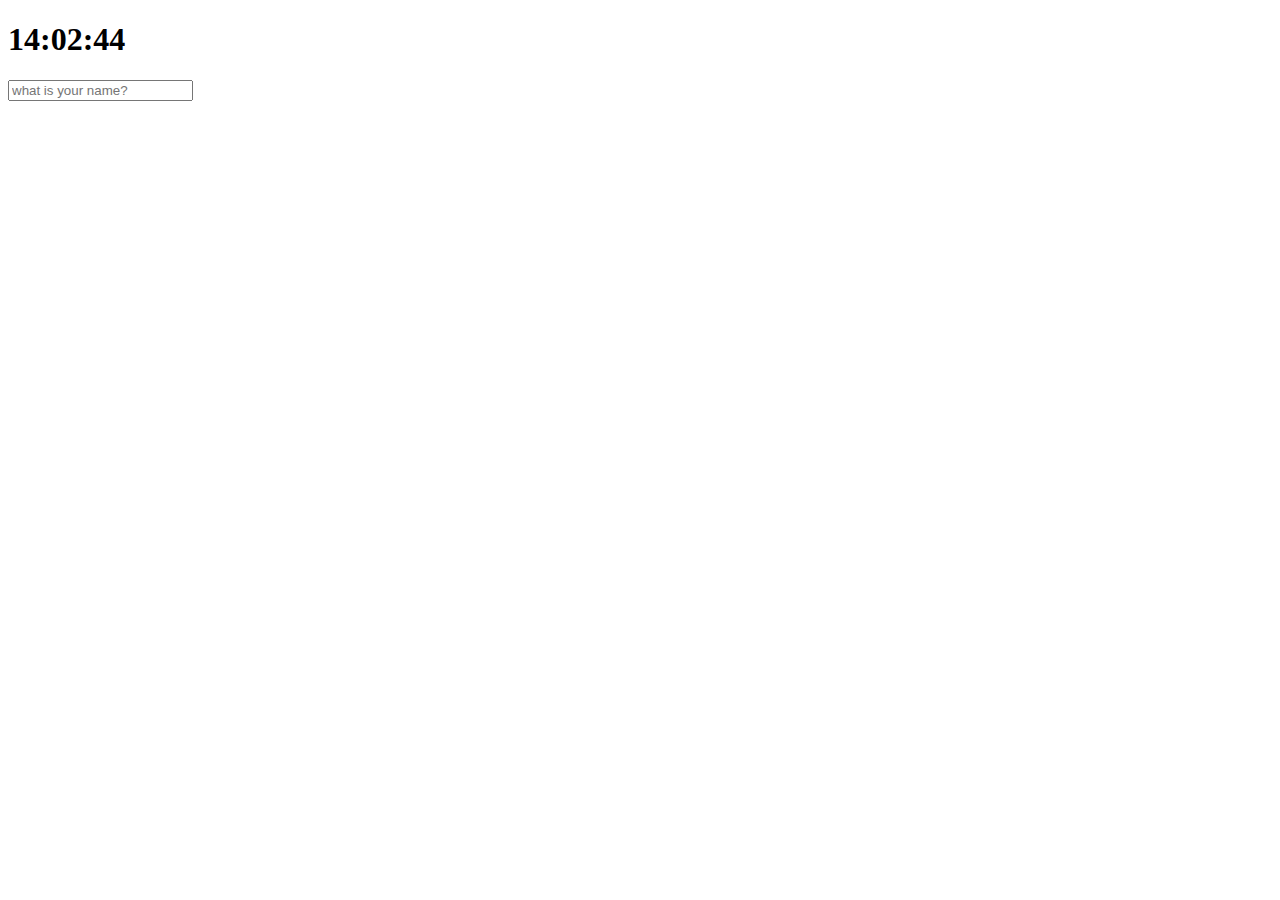
==== index.html @ ea62e468 "JS" ====
<!DOCTYPE html>
<html lang="en">
<head>
    <meta charset="UTF-8">
    <meta name="viewport" content="width=device-width, initial-scale=1.0">
    <meta http-equiv="X-UA-Compatible" content="ie=edge">
    <title>Document</title>
    <link rel="stylesheet" href="index.css" />
</head>
<body>
    <div class="js-clock">
        <h1 class="js-title"></h1>
    </div>
    <form class="js-form form">
        <input type="text" placeholder="what is your name?" />
    </form>   
    <h4 class ="js-greetings greetings"></h4> 
    <script src="clock.js"></script>
    <script src="greeting.js"></script>
</body>
</html>
---- index.css ----
.form,
.greetings {
    display: none;
}

.showing {
    display: block;
}
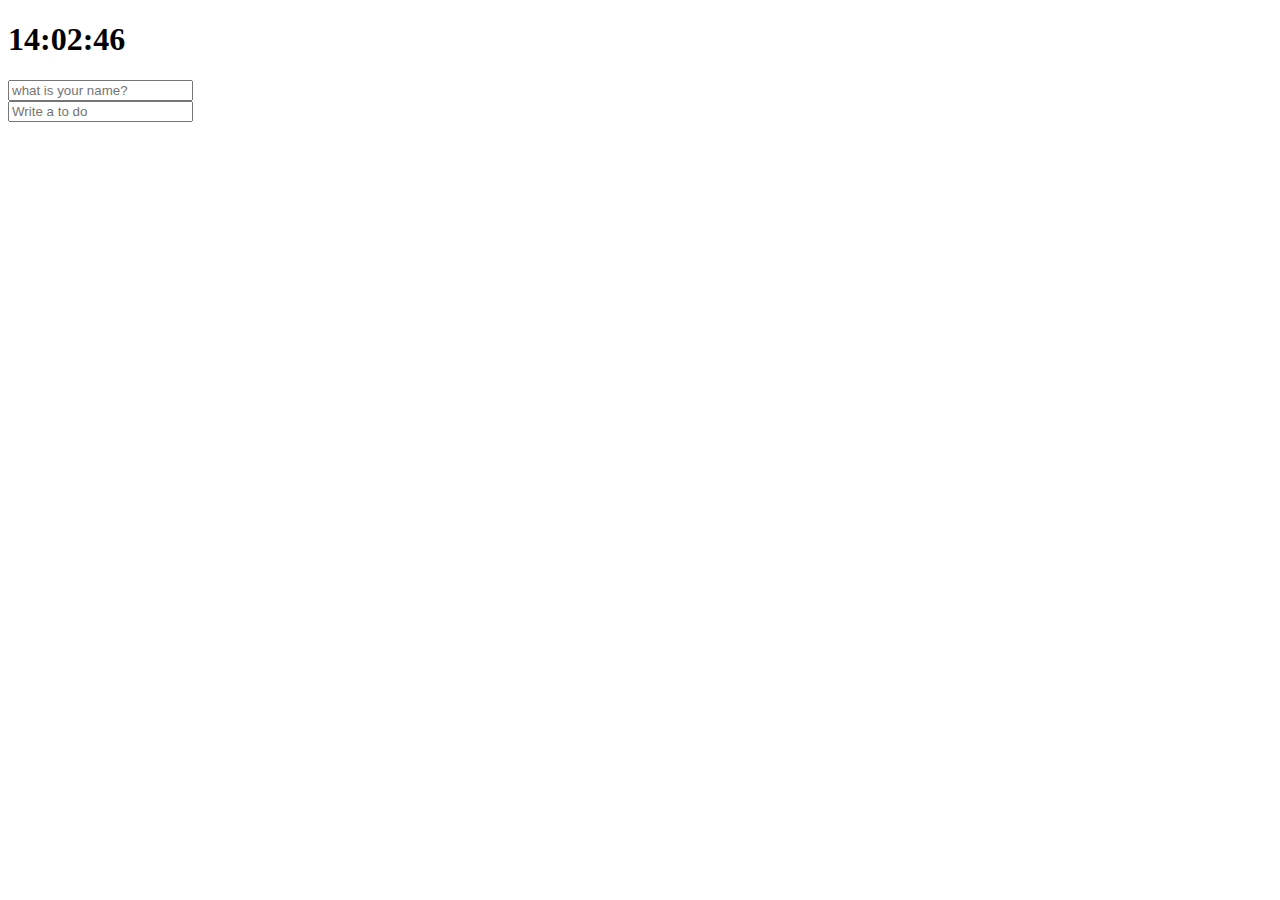
==== commit e026aace: "HTML" ====
--- a/index.html
+++ b/index.html
@@ -14,8 +14,15 @@
     <form class="js-form form">
         <input type="text" placeholder="what is your name?" />
     </form>   
-    <h4 class ="js-greetings greetings"></h4> 
+    <h4 class ="js-greetings greetings"></h4>
+    
+    <form class="js-toDoForm">
+        <input type="text" placeholder="Write a to do "/>
+    </form>
+    <ul class="js-toDoList"></ul>
+    </form> 
     <script src="clock.js"></script>
     <script src="greeting.js"></script>
+    <script src="todo.js"></script>
 </body>
 </html>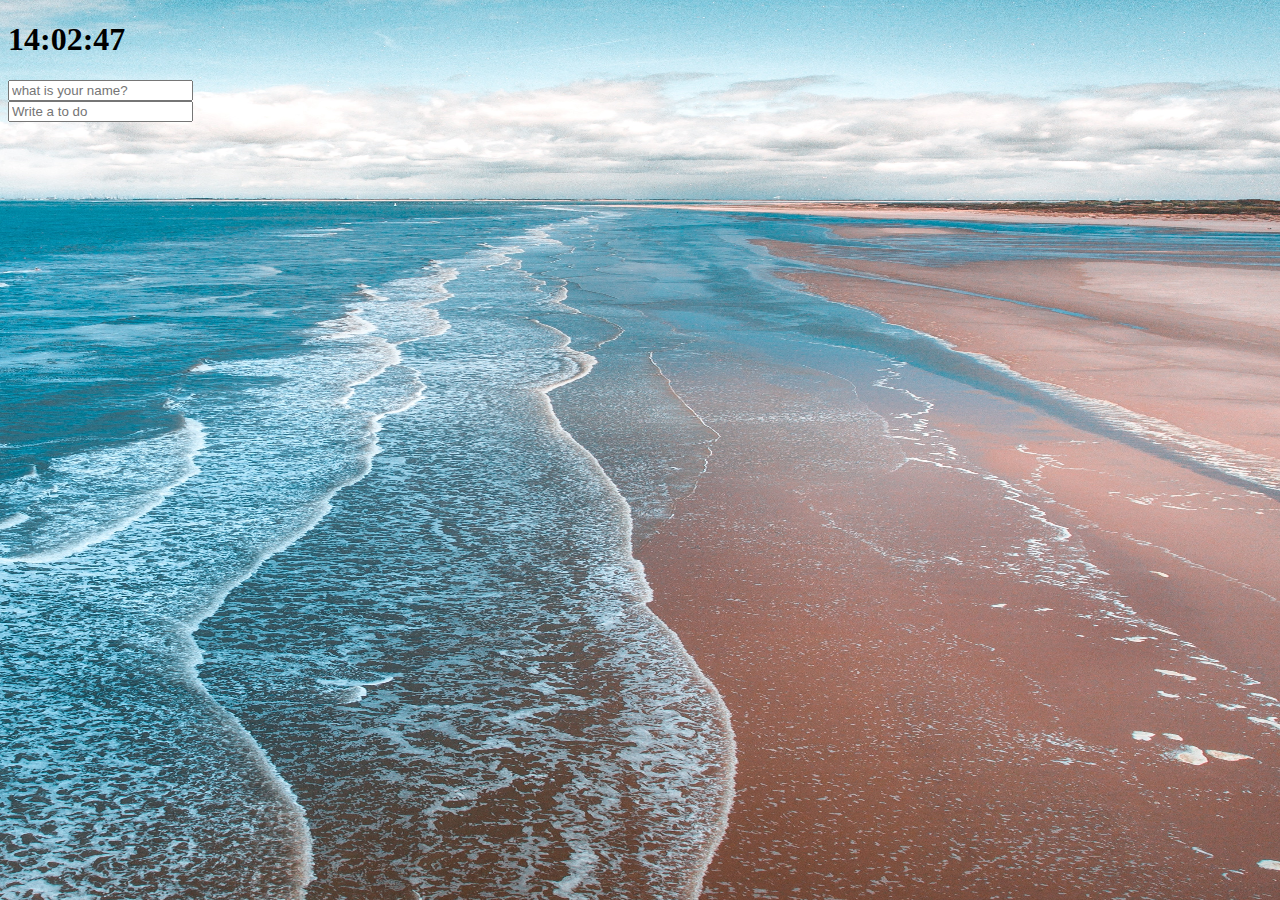
==== commit 463fd66e: "JS" ====
--- a/index.html
+++ b/index.html
@@ -24,5 +24,6 @@
     <script src="clock.js"></script>
     <script src="greeting.js"></script>
     <script src="todo.js"></script>
+    <script src="bg.js"></script>
 </body>
 </html>--- a/index.css
+++ b/index.css
@@ -6,3 +6,24 @@
 .showing {
     display: block;
 }
+
+@keyframes fadeIn {
+    from {
+        opacity: 0;
+    }
+    to {
+        opacity: 1;
+    }
+}
+
+
+.bgImage {
+    position : absolute;
+    top: 0;
+    left: 0;
+    width: 100%;
+    height: 100%;
+    z-index: -1;
+    animation: fadeIn .5s linear;
+
+}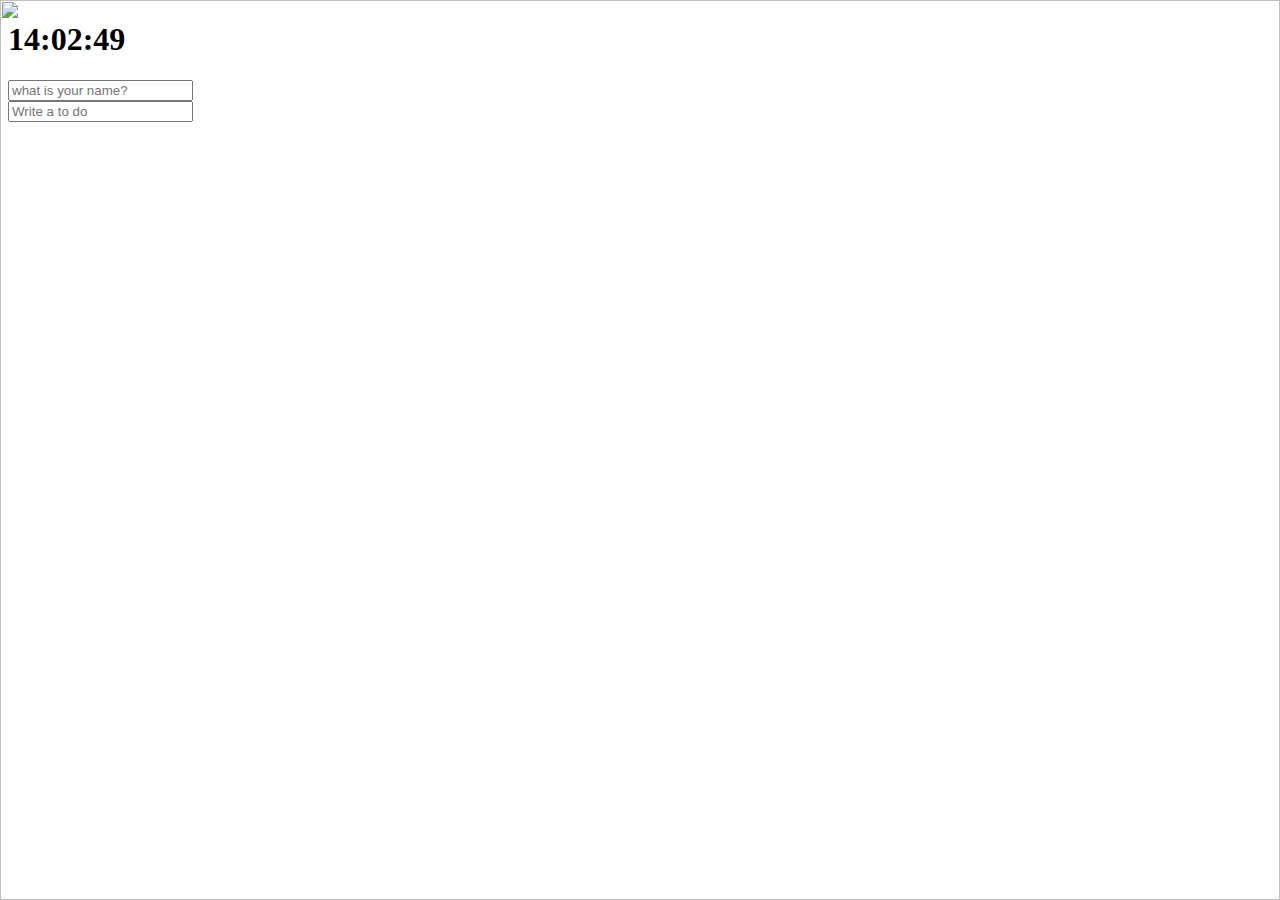
==== commit 19c1c5e0: "JS" ====
--- a/index.html
+++ b/index.html
@@ -20,10 +20,11 @@
         <input type="text" placeholder="Write a to do "/>
     </form>
     <ul class="js-toDoList"></ul>
-    </form> 
+    <span class="js-weather"></span>
     <script src="clock.js"></script>
     <script src="greeting.js"></script>
     <script src="todo.js"></script>
     <script src="bg.js"></script>
+    <script src="weather.js"></script>
 </body>
 </html>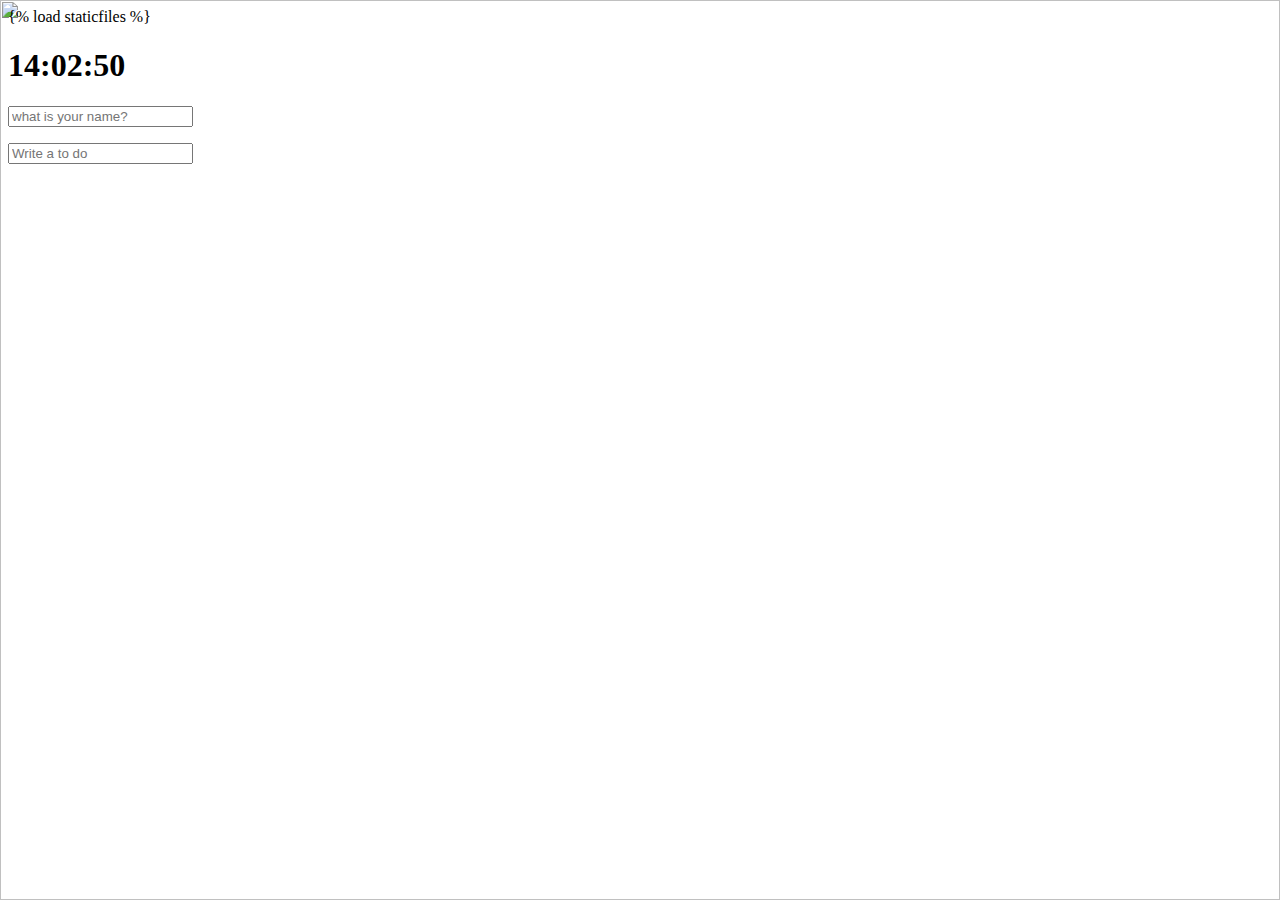
==== commit 446a3c5d: "JS" ====
--- a/index.html
+++ b/index.html
@@ -1,3 +1,4 @@
+{% load staticfiles %}
 <!DOCTYPE html>
 <html lang="en">
 <head>
